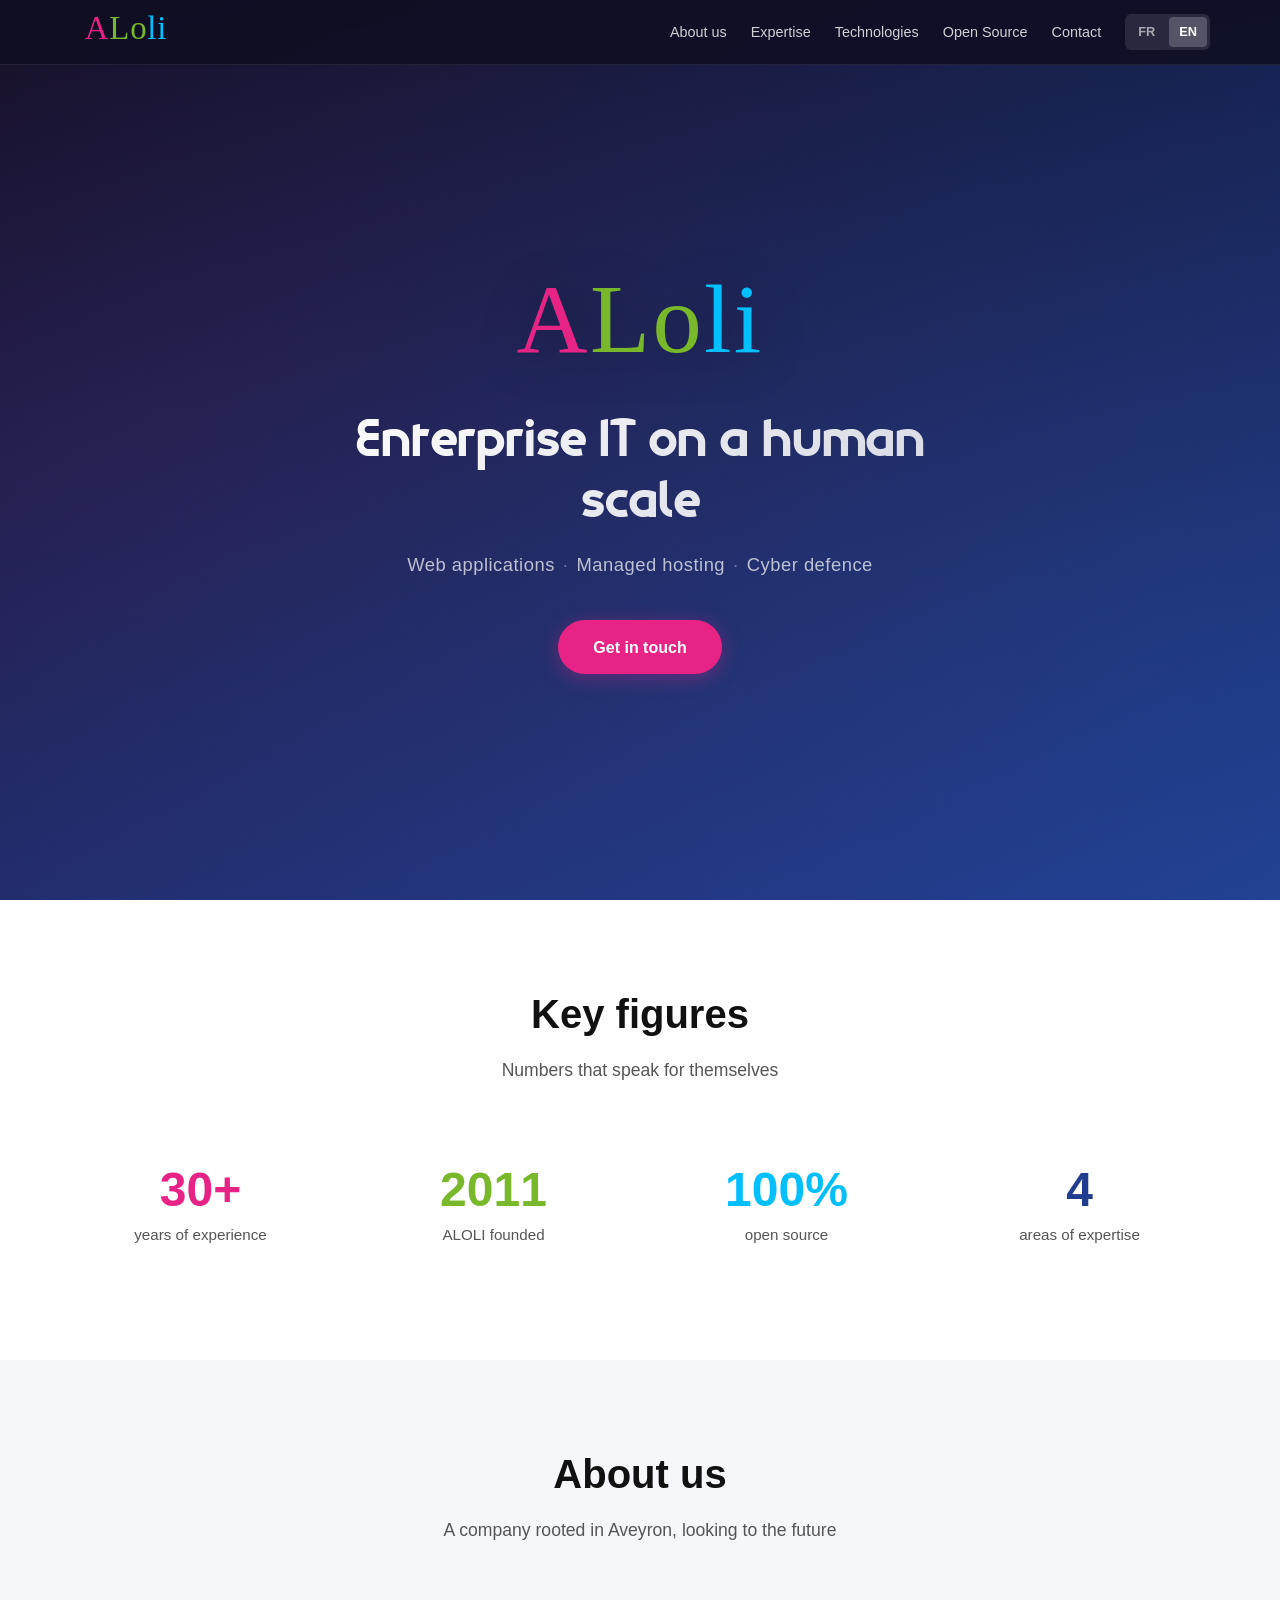
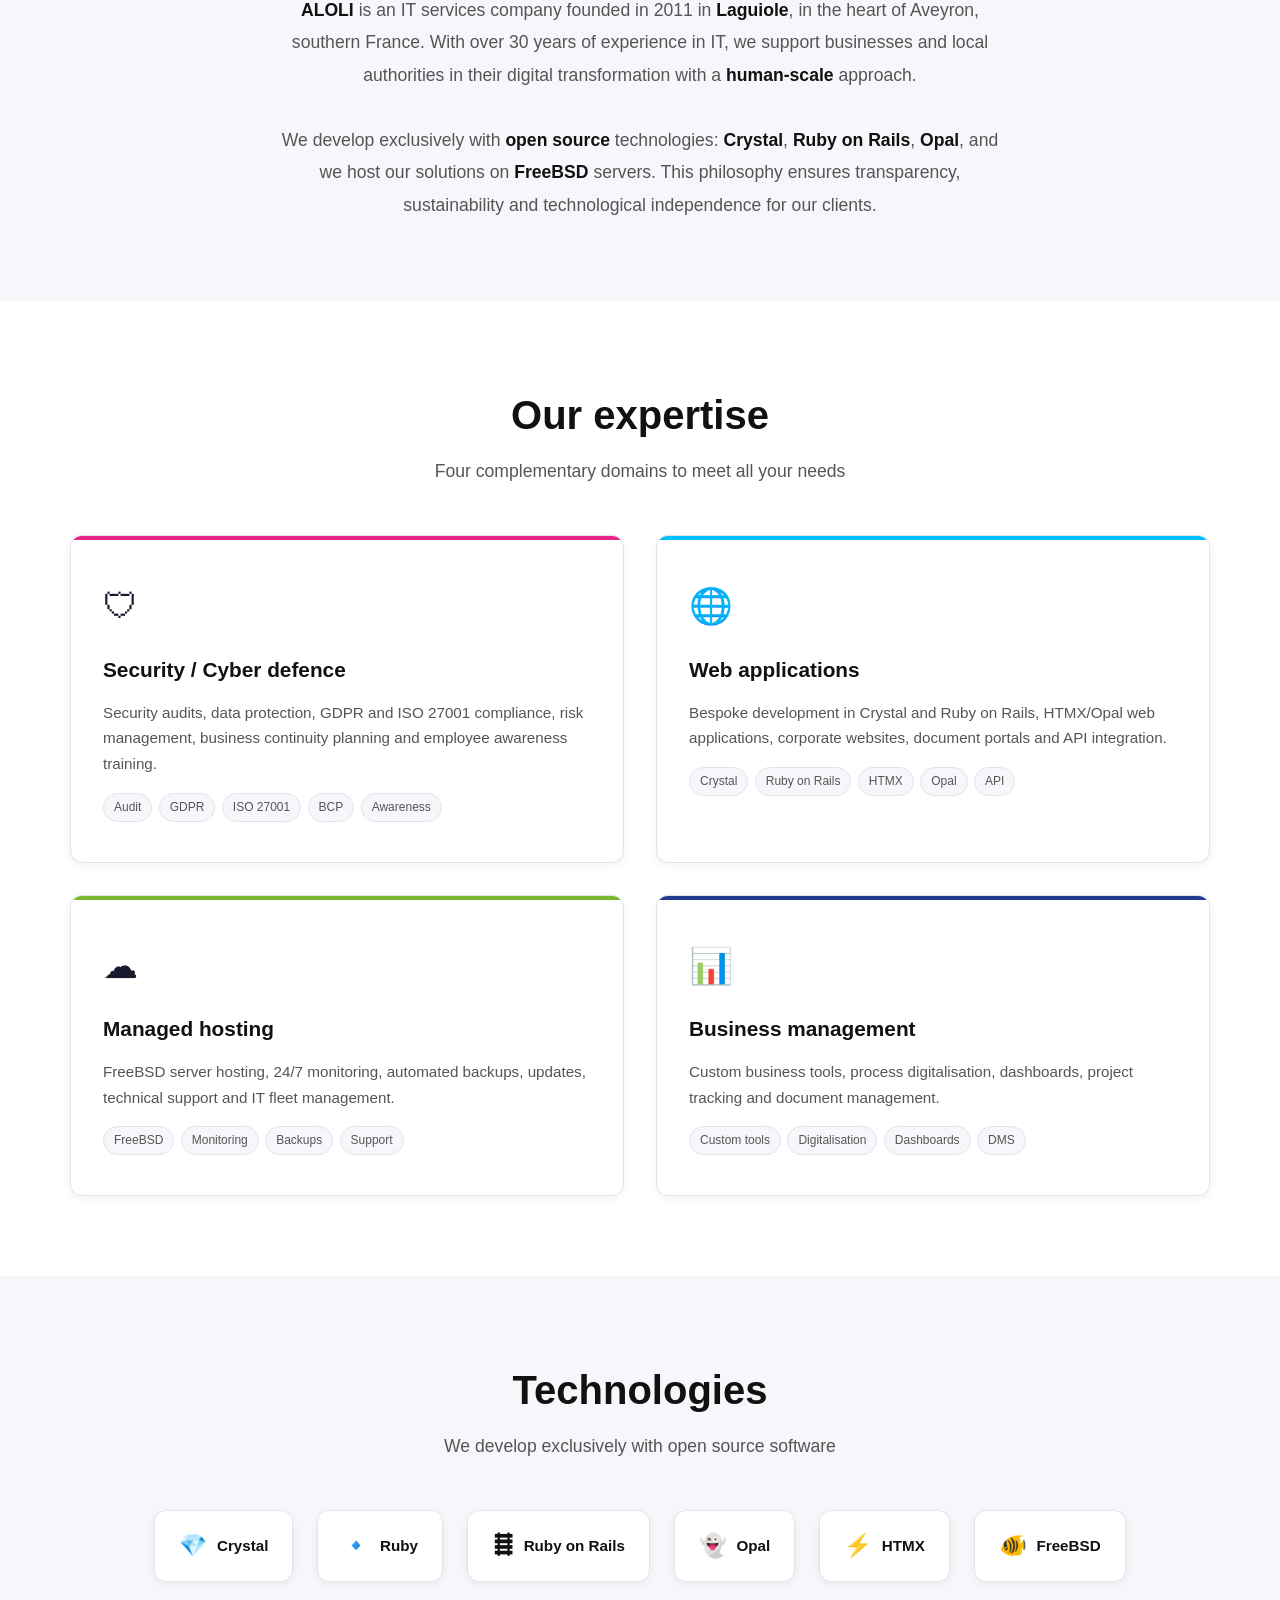
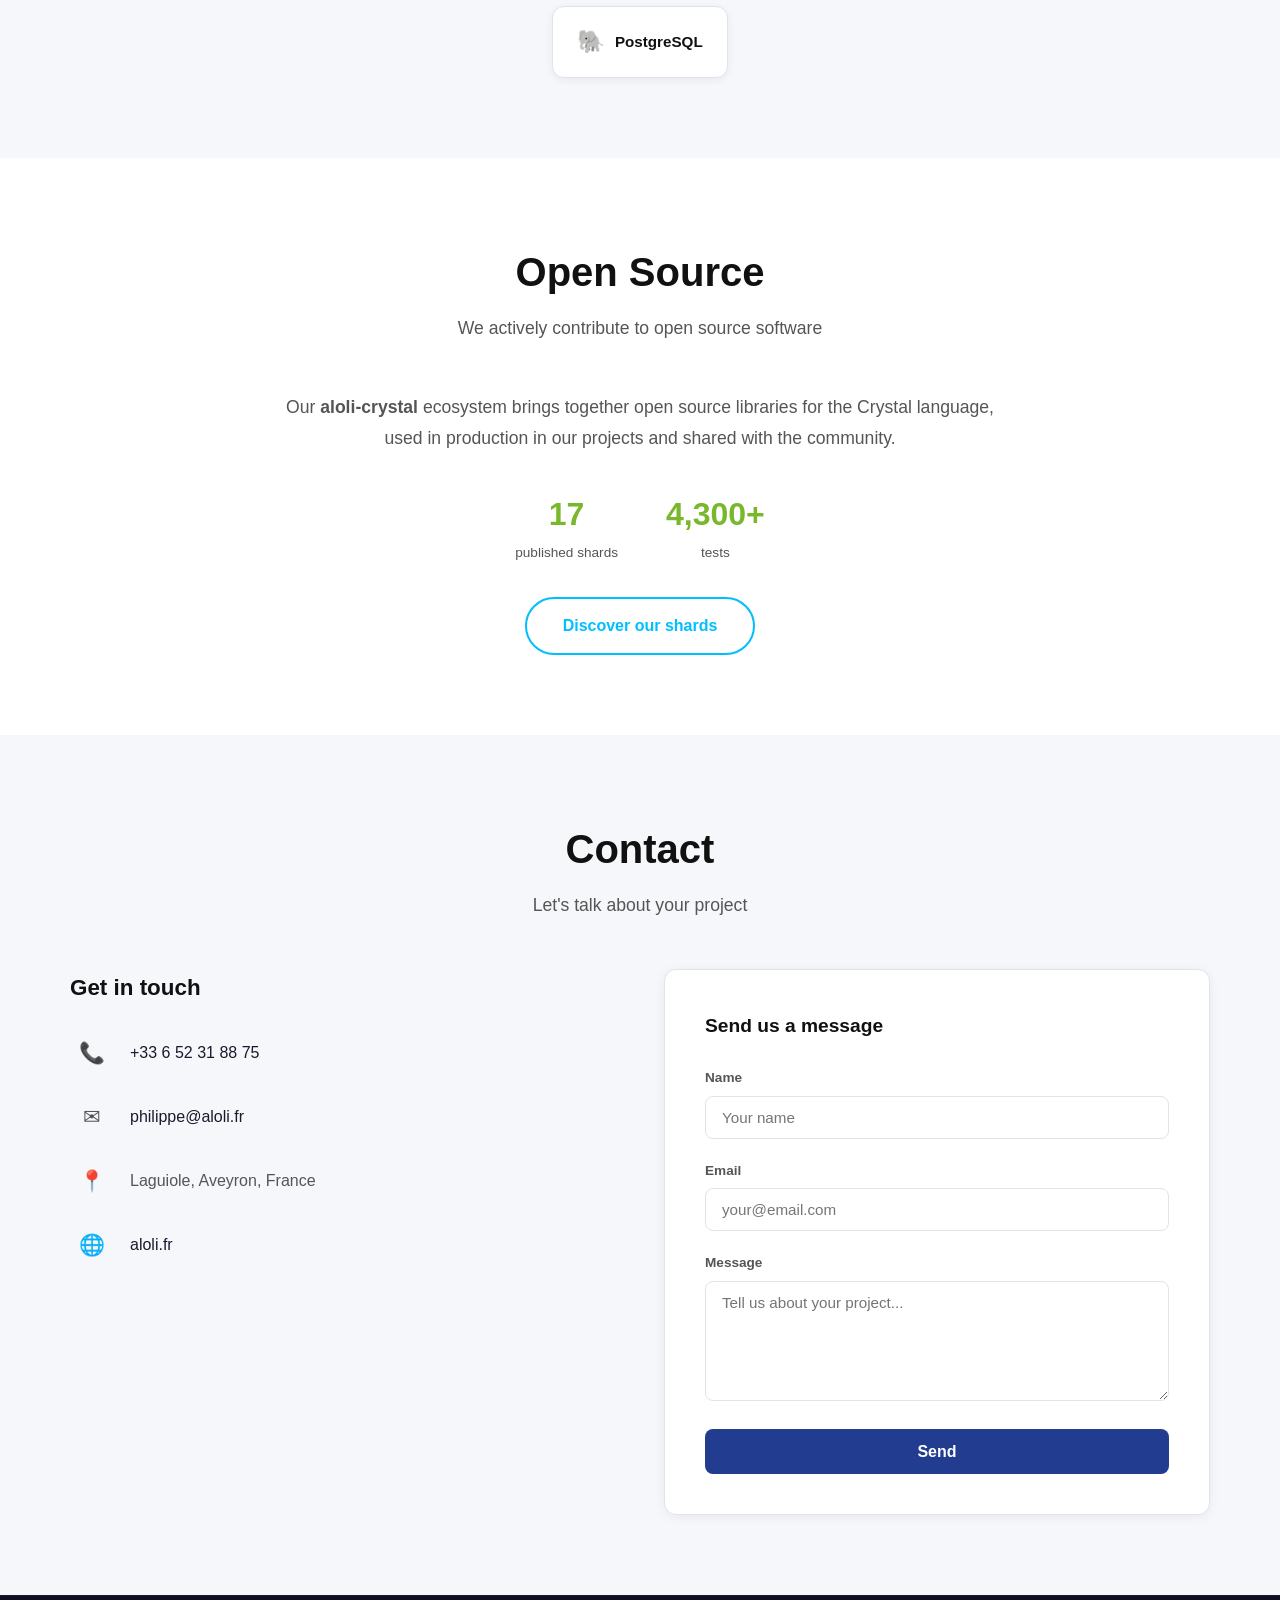
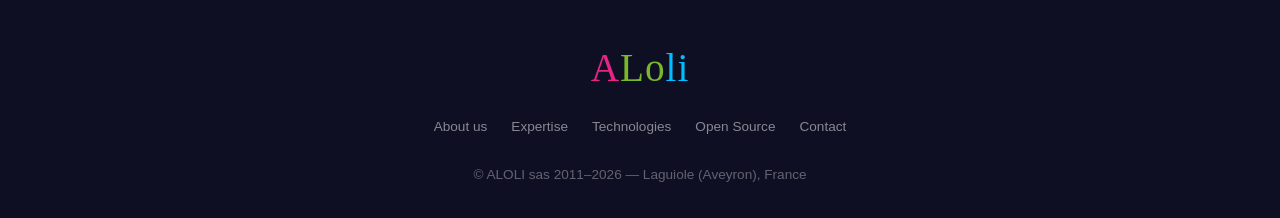
==== en/index.html @ df38c013 "Initial commit: ALOLI corporate website Modern single-page bilingual (FR/EN) static site with respon" ====
<!DOCTYPE html>
<html lang="en">
<head>
  <meta charset="UTF-8">
  <meta name="viewport" content="width=device-width, initial-scale=1.0">
  <title>ALOLI — Enterprise IT on a human scale</title>
  <meta name="description" content="ALOLI, IT services company in Laguiole (Aveyron), France. Crystal &amp; Ruby web applications, FreeBSD managed hosting, cyber defence. 30+ years of experience.">
  <meta name="author" content="ALOLI sas">
  <meta property="og:title" content="ALOLI — Enterprise IT on a human scale">
  <meta property="og:description" content="Web applications · Managed hosting · Cyber defence — Laguiole, Aveyron, France">
  <meta property="og:type" content="website">
  <meta property="og:url" content="https://aloli.fr/en/">
  <link rel="alternate" hreflang="fr" href="https://aloli.fr/">
  <link rel="alternate" hreflang="en" href="https://aloli.fr/en/">
  <link rel="canonical" href="https://aloli.fr/en/">
  <link rel="stylesheet" href="../css/style.css">
</head>
<body>

<!-- ====== Header ====== -->
<header class="site-header">
  <nav class="nav container">
    <a href="#hero">
      <img src="../images/aloli-logo.svg" alt="ALOLI" class="nav-logo">
    </a>
    <button class="nav-toggle" aria-label="Menu" onclick="document.querySelector('.nav-links').classList.toggle('open')">
      <span></span><span></span><span></span>
    </button>
    <ul class="nav-links">
      <li><a href="#about">About us</a></li>
      <li><a href="#expertises">Expertise</a></li>
      <li><a href="#technologies">Technologies</a></li>
      <li><a href="#opensource">Open Source</a></li>
      <li><a href="#contact">Contact</a></li>
      <li>
        <div class="lang-switch">
          <a href="/">FR</a>
          <a href="/en/" class="active">EN</a>
        </div>
      </li>
    </ul>
  </nav>
</header>

<!-- ====== Hero ====== -->
<section id="hero" class="hero">
  <div class="hero-content">
    <img src="../images/aloli-logo.svg" alt="ALOLI" class="hero-logo">
    <h1 class="hero-tagline">Enterprise IT on a human scale</h1>
    <p class="hero-sub">Web applications<span>·</span>Managed hosting<span>·</span>Cyber defence</p>
    <a href="#contact" class="btn btn--primary">Get in touch</a>
  </div>
</section>

<!-- ====== Key figures ====== -->
<section class="section">
  <div class="container fade-in">
    <h2 class="section-title">Key figures</h2>
    <p class="section-subtitle">Numbers that speak for themselves</p>
    <div class="stats-grid">
      <div class="stat-item">
        <div class="stat-number stat-number--magenta">30+</div>
        <div class="stat-label">years of experience</div>
      </div>
      <div class="stat-item">
        <div class="stat-number stat-number--green">2011</div>
        <div class="stat-label">ALOLI founded</div>
      </div>
      <div class="stat-item">
        <div class="stat-number stat-number--cyan">100%</div>
        <div class="stat-label">open source</div>
      </div>
      <div class="stat-item">
        <div class="stat-number stat-number--primary">4</div>
        <div class="stat-label">areas of expertise</div>
      </div>
    </div>
  </div>
</section>

<!-- ====== About us ====== -->
<section id="about" class="section section--alt">
  <div class="container fade-in">
    <h2 class="section-title">About us</h2>
    <p class="section-subtitle">A company rooted in Aveyron, looking to the future</p>
    <div class="about-content">
      <p>
        <strong>ALOLI</strong> is an IT services company founded in 2011 in
        <strong>Laguiole</strong>, in the heart of Aveyron, southern France. With over
        30 years of experience in IT, we support businesses and local authorities
        in their digital transformation with a <strong>human-scale</strong> approach.
      </p>
      <br>
      <p>
        We develop exclusively with <strong>open source</strong> technologies:
        <strong>Crystal</strong>, <strong>Ruby on Rails</strong>, <strong>Opal</strong>, and we
        host our solutions on <strong>FreeBSD</strong> servers. This philosophy ensures
        transparency, sustainability and technological independence for our clients.
      </p>
    </div>
  </div>
</section>

<!-- ====== Our expertise ====== -->
<section id="expertises" class="section">
  <div class="container fade-in">
    <h2 class="section-title">Our expertise</h2>
    <p class="section-subtitle">Four complementary domains to meet all your needs</p>
    <div class="expertise-grid">

      <div class="expertise-card expertise-card--security">
        <span class="expertise-icon">&#x1F6E1;</span>
        <h3>Security / Cyber defence</h3>
        <p>Security audits, data protection, GDPR and ISO 27001 compliance, risk management, business continuity planning and employee awareness training.</p>
        <div class="expertise-tags">
          <span>Audit</span>
          <span>GDPR</span>
          <span>ISO 27001</span>
          <span>BCP</span>
          <span>Awareness</span>
        </div>
      </div>

      <div class="expertise-card expertise-card--web">
        <span class="expertise-icon">&#x1F310;</span>
        <h3>Web applications</h3>
        <p>Bespoke development in Crystal and Ruby on Rails, HTMX/Opal web applications, corporate websites, document portals and API integration.</p>
        <div class="expertise-tags">
          <span>Crystal</span>
          <span>Ruby on Rails</span>
          <span>HTMX</span>
          <span>Opal</span>
          <span>API</span>
        </div>
      </div>

      <div class="expertise-card expertise-card--hosting">
        <span class="expertise-icon">&#x2601;</span>
        <h3>Managed hosting</h3>
        <p>FreeBSD server hosting, 24/7 monitoring, automated backups, updates, technical support and IT fleet management.</p>
        <div class="expertise-tags">
          <span>FreeBSD</span>
          <span>Monitoring</span>
          <span>Backups</span>
          <span>Support</span>
        </div>
      </div>

      <div class="expertise-card expertise-card--management">
        <span class="expertise-icon">&#x1F4CA;</span>
        <h3>Business management</h3>
        <p>Custom business tools, process digitalisation, dashboards, project tracking and document management.</p>
        <div class="expertise-tags">
          <span>Custom tools</span>
          <span>Digitalisation</span>
          <span>Dashboards</span>
          <span>DMS</span>
        </div>
      </div>

    </div>
  </div>
</section>

<!-- ====== Technologies ====== -->
<section id="technologies" class="section section--alt">
  <div class="container fade-in">
    <h2 class="section-title">Technologies</h2>
    <p class="section-subtitle">We develop exclusively with open source software</p>
    <div class="tech-grid">
      <div class="tech-badge"><span class="tech-badge-icon">&#x1F48E;</span> Crystal</div>
      <div class="tech-badge"><span class="tech-badge-icon">&#x1F539;</span> Ruby</div>
      <div class="tech-badge"><span class="tech-badge-icon">&#x1F6E4;</span> Ruby on Rails</div>
      <div class="tech-badge"><span class="tech-badge-icon">&#x1F47B;</span> Opal</div>
      <div class="tech-badge"><span class="tech-badge-icon">&#x26A1;</span> HTMX</div>
      <div class="tech-badge"><span class="tech-badge-icon">&#x1F420;</span> FreeBSD</div>
      <div class="tech-badge"><span class="tech-badge-icon">&#x1F418;</span> PostgreSQL</div>
    </div>
  </div>
</section>

<!-- ====== Open Source ====== -->
<section id="opensource" class="section">
  <div class="container fade-in">
    <h2 class="section-title">Open Source</h2>
    <p class="section-subtitle">We actively contribute to open source software</p>
    <div class="opensource-content">
      <p>
        Our <strong>aloli-crystal</strong> ecosystem brings together open source libraries
        for the Crystal language, used in production in our projects and shared with the community.
      </p>
      <div class="opensource-stats">
        <div class="opensource-stat">
          <div class="opensource-stat-number">17</div>
          <div class="opensource-stat-label">published shards</div>
        </div>
        <div class="opensource-stat">
          <div class="opensource-stat-number">4,300+</div>
          <div class="opensource-stat-label">tests</div>
        </div>
      </div>
      <a href="https://aloli-crystal.github.io/docs/" class="btn btn--outline" target="_blank" rel="noopener">
        Discover our shards
      </a>
    </div>
  </div>
</section>

<!-- ====== Contact ====== -->
<section id="contact" class="section section--alt">
  <div class="container fade-in">
    <h2 class="section-title">Contact</h2>
    <p class="section-subtitle">Let's talk about your project</p>
    <div class="contact-grid">

      <div class="contact-info">
        <h3>Get in touch</h3>
        <div class="contact-item">
          <div class="contact-item-icon">&#x1F4DE;</div>
          <div><a href="tel:+33652318875">+33 6 52 31 88 75</a></div>
        </div>
        <div class="contact-item">
          <div class="contact-item-icon">&#x2709;</div>
          <div><a href="mailto:philippe@aloli.fr">philippe@aloli.fr</a></div>
        </div>
        <div class="contact-item">
          <div class="contact-item-icon">&#x1F4CD;</div>
          <div>Laguiole, Aveyron, France</div>
        </div>
        <div class="contact-item">
          <div class="contact-item-icon">&#x1F310;</div>
          <div><a href="https://aloli.fr">aloli.fr</a></div>
        </div>
      </div>

      <form class="contact-form" action="#" method="post">
        <h3>Send us a message</h3>
        <div class="form-group">
          <label for="name">Name</label>
          <input type="text" id="name" name="name" required placeholder="Your name">
        </div>
        <div class="form-group">
          <label for="email">Email</label>
          <input type="email" id="email" name="email" required placeholder="your@email.com">
        </div>
        <div class="form-group">
          <label for="message">Message</label>
          <textarea id="message" name="message" required placeholder="Tell us about your project..."></textarea>
        </div>
        <button type="submit" class="btn--submit">Send</button>
      </form>

    </div>
  </div>
</section>

<!-- ====== Footer ====== -->
<footer class="site-footer">
  <div class="container">
    <img src="../images/aloli-logo.svg" alt="ALOLI" class="footer-logo">
    <ul class="footer-links">
      <li><a href="#about">About us</a></li>
      <li><a href="#expertises">Expertise</a></li>
      <li><a href="#technologies">Technologies</a></li>
      <li><a href="#opensource">Open Source</a></li>
      <li><a href="#contact">Contact</a></li>
    </ul>
    <p class="footer-copy">&copy; ALOLI sas 2011–2026 — Laguiole (Aveyron), France</p>
  </div>
</footer>

<!-- Scroll animation (minimal JS, no framework) -->
<script>
  document.addEventListener('DOMContentLoaded', function () {
    var els = document.querySelectorAll('.fade-in');
    if ('IntersectionObserver' in window) {
      var observer = new IntersectionObserver(function (entries) {
        entries.forEach(function (e) {
          if (e.isIntersecting) {
            e.target.classList.add('visible');
            observer.unobserve(e.target);
          }
        });
      }, { threshold: 0.15 });
      els.forEach(function (el) { observer.observe(el); });
    } else {
      els.forEach(function (el) { el.classList.add('visible'); });
    }
  });
</script>

</body>
</html>
---- css/style.css ----
/* ==========================================================================
   ALOLI Corporate Website — style.css
   Pure CSS, responsive, dark-mode ready
   ========================================================================== */

/* --- Fonts ---------------------------------------------------------------- */
@font-face {
  font-family: 'Explora';
  src: url('../fonts/explora.ttf') format('truetype');
  font-weight: normal;
  font-style: normal;
  font-display: swap;
}

/* --- Custom properties ---------------------------------------------------- */
:root {
  --primary: #223C90;
  --accent-magenta: #E72486;
  --accent-green: #78B82A;
  --accent-cyan: #00BFFF;

  --bg: #ffffff;
  --bg-alt: #f5f7fa;
  --bg-card: #ffffff;
  --text: #1a1a2e;
  --text-muted: #555;
  --text-heading: #111;
  --border: #e0e4ea;
  --shadow: rgba(0, 0, 0, 0.06);
  --shadow-hover: rgba(0, 0, 0, 0.12);

  --hero-from: #0f0f23;
  --hero-via: #162050;
  --hero-to: #223C90;

  --font-body: -apple-system, BlinkMacSystemFont, 'Segoe UI', Roboto, Helvetica, Arial, sans-serif;
  --font-display: 'Explora', cursive;

  --max-w: 1140px;
  --radius: 12px;
  --transition: 0.3s ease;
}

@media (prefers-color-scheme: dark) {
  :root {
    --bg: #0f0f23;
    --bg-alt: #161633;
    --bg-card: #1a1a3e;
    --text: #e0e0e0;
    --text-muted: #a0a0b8;
    --text-heading: #f0f0f0;
    --border: #2a2a50;
    --shadow: rgba(0, 0, 0, 0.3);
    --shadow-hover: rgba(0, 0, 0, 0.5);
  }
}

/* --- Reset & base --------------------------------------------------------- */
*, *::before, *::after { box-sizing: border-box; margin: 0; padding: 0; }

html {
  scroll-behavior: smooth;
  font-size: 16px;
}

body {
  font-family: var(--font-body);
  color: var(--text);
  background: var(--bg);
  line-height: 1.7;
  -webkit-font-smoothing: antialiased;
}

a { color: var(--accent-cyan); text-decoration: none; transition: color var(--transition); }
a:hover { color: var(--accent-magenta); }

img, svg { max-width: 100%; height: auto; }

/* --- Utility -------------------------------------------------------------- */
.container { width: 90%; max-width: var(--max-w); margin: 0 auto; }

.section {
  padding: 5rem 0;
}

.section--alt {
  background: var(--bg-alt);
}

.section-title {
  font-size: clamp(1.8rem, 4vw, 2.5rem);
  font-weight: 700;
  color: var(--text-heading);
  text-align: center;
  margin-bottom: 0.5rem;
}

.section-subtitle {
  text-align: center;
  color: var(--text-muted);
  font-size: 1.1rem;
  margin-bottom: 3rem;
  max-width: 640px;
  margin-left: auto;
  margin-right: auto;
}

/* --- Header / Nav --------------------------------------------------------- */
.site-header {
  position: fixed;
  top: 0;
  left: 0;
  right: 0;
  z-index: 100;
  background: rgba(15, 15, 35, 0.85);
  backdrop-filter: blur(12px);
  -webkit-backdrop-filter: blur(12px);
  border-bottom: 1px solid rgba(255, 255, 255, 0.08);
}

.nav {
  display: flex;
  align-items: center;
  justify-content: space-between;
  height: 64px;
}

.nav-logo {
  height: 40px;
  width: auto;
}

.nav-links {
  display: flex;
  align-items: center;
  gap: 1.5rem;
  list-style: none;
}

.nav-links a {
  color: rgba(255, 255, 255, 0.8);
  font-size: 0.9rem;
  font-weight: 500;
  transition: color var(--transition);
}

.nav-links a:hover { color: #fff; }

.lang-switch {
  display: inline-flex;
  gap: 0.25rem;
  background: rgba(255, 255, 255, 0.1);
  border-radius: 6px;
  padding: 3px;
}

.lang-switch a {
  padding: 4px 10px;
  border-radius: 4px;
  font-size: 0.8rem;
  font-weight: 600;
  color: rgba(255, 255, 255, 0.6);
}

.lang-switch a.active {
  background: rgba(255, 255, 255, 0.2);
  color: #fff;
}

/* Mobile nav toggle */
.nav-toggle {
  display: none;
  background: none;
  border: none;
  cursor: pointer;
  padding: 8px;
}

.nav-toggle span {
  display: block;
  width: 24px;
  height: 2px;
  background: #fff;
  margin: 5px 0;
  transition: var(--transition);
}

/* --- Hero ----------------------------------------------------------------- */
.hero {
  min-height: 100vh;
  display: flex;
  align-items: center;
  justify-content: center;
  text-align: center;
  background: linear-gradient(160deg, var(--hero-from) 0%, var(--hero-via) 40%, var(--hero-to) 100%);
  color: #fff;
  padding: 6rem 1rem 4rem;
  position: relative;
  overflow: hidden;
}

.hero::before {
  content: '';
  position: absolute;
  top: -50%;
  left: -50%;
  width: 200%;
  height: 200%;
  background: radial-gradient(ellipse at 30% 50%, rgba(231, 36, 134, 0.08) 0%, transparent 60%),
              radial-gradient(ellipse at 70% 60%, rgba(0, 191, 255, 0.06) 0%, transparent 60%);
  animation: heroGlow 12s ease-in-out infinite alternate;
}

@keyframes heroGlow {
  0% { transform: translate(0, 0) scale(1); }
  100% { transform: translate(2%, -2%) scale(1.05); }
}

.hero-content {
  position: relative;
  z-index: 1;
  max-width: 700px;
}

.hero-logo {
  height: 120px;
  width: auto;
  margin-bottom: 1.5rem;
  filter: drop-shadow(0 4px 24px rgba(0, 0, 0, 0.3));
}

.hero-tagline {
  font-family: var(--font-display);
  font-size: clamp(2rem, 5vw, 3.2rem);
  line-height: 1.2;
  margin-bottom: 1rem;
  background: linear-gradient(135deg, #fff 0%, rgba(255, 255, 255, 0.8) 100%);
  -webkit-background-clip: text;
  -webkit-text-fill-color: transparent;
  background-clip: text;
}

.hero-sub {
  font-size: 1.15rem;
  color: rgba(255, 255, 255, 0.7);
  margin-bottom: 2.5rem;
  letter-spacing: 0.5px;
}

.hero-sub span {
  margin: 0 0.5rem;
  color: rgba(255, 255, 255, 0.35);
}

.btn {
  display: inline-block;
  padding: 0.85rem 2.2rem;
  border-radius: 50px;
  font-weight: 600;
  font-size: 1rem;
  transition: all var(--transition);
  cursor: pointer;
  border: none;
}

.btn--primary {
  background: var(--accent-magenta);
  color: #fff;
  box-shadow: 0 4px 20px rgba(231, 36, 134, 0.35);
}

.btn--primary:hover {
  background: #c91e72;
  color: #fff;
  transform: translateY(-2px);
  box-shadow: 0 6px 28px rgba(231, 36, 134, 0.45);
}

/* --- Chiffres clés -------------------------------------------------------- */
.stats-grid {
  display: grid;
  grid-template-columns: repeat(4, 1fr);
  gap: 2rem;
  text-align: center;
}

.stat-item {
  padding: 2rem 1rem;
}

.stat-number {
  font-size: clamp(2.2rem, 5vw, 3rem);
  font-weight: 800;
  line-height: 1;
  margin-bottom: 0.5rem;
}

.stat-number--magenta { color: var(--accent-magenta); }
.stat-number--green   { color: var(--accent-green); }
.stat-number--cyan    { color: var(--accent-cyan); }
.stat-number--primary { color: var(--primary); }

@media (prefers-color-scheme: dark) {
  .stat-number--primary { color: #5b7de8; }
}

.stat-label {
  font-size: 0.95rem;
  color: var(--text-muted);
}

/* --- About ---------------------------------------------------------------- */
.about-content {
  max-width: 740px;
  margin: 0 auto;
  text-align: center;
  font-size: 1.1rem;
  color: var(--text-muted);
  line-height: 1.85;
}

.about-content strong {
  color: var(--text-heading);
}

/* --- Expertises ----------------------------------------------------------- */
.expertise-grid {
  display: grid;
  grid-template-columns: repeat(2, 1fr);
  gap: 2rem;
}

.expertise-card {
  background: var(--bg-card);
  border: 1px solid var(--border);
  border-radius: var(--radius);
  padding: 2.5rem 2rem;
  transition: all var(--transition);
  box-shadow: 0 2px 8px var(--shadow);
  position: relative;
  overflow: hidden;
}

.expertise-card::before {
  content: '';
  position: absolute;
  top: 0;
  left: 0;
  right: 0;
  height: 4px;
  border-radius: var(--radius) var(--radius) 0 0;
  transition: height var(--transition);
}

.expertise-card:hover {
  transform: translateY(-4px);
  box-shadow: 0 8px 30px var(--shadow-hover);
}

.expertise-card--security::before  { background: var(--accent-magenta); }
.expertise-card--web::before       { background: var(--accent-cyan); }
.expertise-card--hosting::before   { background: var(--accent-green); }
.expertise-card--management::before { background: var(--primary); }

@media (prefers-color-scheme: dark) {
  .expertise-card--management::before { background: #5b7de8; }
}

.expertise-icon {
  font-size: 2.2rem;
  margin-bottom: 1rem;
  display: block;
}

.expertise-card h3 {
  font-size: 1.3rem;
  font-weight: 700;
  color: var(--text-heading);
  margin-bottom: 0.75rem;
}

.expertise-card p {
  color: var(--text-muted);
  font-size: 0.95rem;
  line-height: 1.7;
}

.expertise-tags {
  display: flex;
  flex-wrap: wrap;
  gap: 0.4rem;
  margin-top: 1rem;
}

.expertise-tags span {
  font-size: 0.75rem;
  padding: 3px 10px;
  border-radius: 20px;
  background: var(--bg-alt);
  color: var(--text-muted);
  border: 1px solid var(--border);
}

/* --- Technologies --------------------------------------------------------- */
.tech-intro {
  text-align: center;
  font-size: 1.1rem;
  color: var(--text-muted);
  margin-bottom: 2.5rem;
}

.tech-grid {
  display: flex;
  flex-wrap: wrap;
  justify-content: center;
  gap: 1.5rem;
}

.tech-badge {
  display: flex;
  align-items: center;
  gap: 0.6rem;
  background: var(--bg-card);
  border: 1px solid var(--border);
  border-radius: var(--radius);
  padding: 1rem 1.5rem;
  font-weight: 600;
  font-size: 0.95rem;
  color: var(--text-heading);
  box-shadow: 0 2px 8px var(--shadow);
  transition: all var(--transition);
}

.tech-badge:hover {
  transform: translateY(-2px);
  box-shadow: 0 6px 20px var(--shadow-hover);
}

.tech-badge-icon {
  font-size: 1.4rem;
}

/* --- Open Source ---------------------------------------------------------- */
.opensource-content {
  max-width: 740px;
  margin: 0 auto;
  text-align: center;
}

.opensource-content p {
  font-size: 1.1rem;
  color: var(--text-muted);
  margin-bottom: 1.5rem;
  line-height: 1.8;
}

.opensource-stats {
  display: flex;
  justify-content: center;
  gap: 3rem;
  margin: 2rem 0;
}

.opensource-stat {
  text-align: center;
}

.opensource-stat-number {
  font-size: 2rem;
  font-weight: 800;
  color: var(--accent-green);
}

.opensource-stat-label {
  font-size: 0.85rem;
  color: var(--text-muted);
}

.btn--outline {
  background: transparent;
  color: var(--accent-cyan);
  border: 2px solid var(--accent-cyan);
}

.btn--outline:hover {
  background: var(--accent-cyan);
  color: #fff;
  transform: translateY(-2px);
}

/* --- Contact -------------------------------------------------------------- */
.contact-grid {
  display: grid;
  grid-template-columns: 1fr 1fr;
  gap: 3rem;
  align-items: start;
}

.contact-info h3 {
  font-size: 1.4rem;
  color: var(--text-heading);
  margin-bottom: 1.5rem;
}

.contact-item {
  display: flex;
  align-items: center;
  gap: 1rem;
  margin-bottom: 1.25rem;
  color: var(--text-muted);
}

.contact-item-icon {
  font-size: 1.3rem;
  width: 44px;
  height: 44px;
  display: flex;
  align-items: center;
  justify-content: center;
  background: var(--bg-alt);
  border-radius: 10px;
  flex-shrink: 0;
}

.contact-item a {
  color: var(--text);
  font-weight: 500;
}

.contact-item a:hover {
  color: var(--accent-cyan);
}

.contact-form {
  background: var(--bg-card);
  border: 1px solid var(--border);
  border-radius: var(--radius);
  padding: 2.5rem;
  box-shadow: 0 2px 12px var(--shadow);
}

.contact-form h3 {
  font-size: 1.2rem;
  color: var(--text-heading);
  margin-bottom: 1.5rem;
}

.form-group {
  margin-bottom: 1.25rem;
}

.form-group label {
  display: block;
  font-size: 0.85rem;
  font-weight: 600;
  color: var(--text-muted);
  margin-bottom: 0.4rem;
}

.form-group input,
.form-group textarea {
  width: 100%;
  padding: 0.75rem 1rem;
  border: 1px solid var(--border);
  border-radius: 8px;
  background: var(--bg);
  color: var(--text);
  font-family: var(--font-body);
  font-size: 0.95rem;
  transition: border-color var(--transition);
}

.form-group input:focus,
.form-group textarea:focus {
  outline: none;
  border-color: var(--accent-cyan);
  box-shadow: 0 0 0 3px rgba(0, 191, 255, 0.1);
}

.form-group textarea {
  resize: vertical;
  min-height: 120px;
}

.btn--submit {
  width: 100%;
  background: var(--primary);
  color: #fff;
  font-size: 1rem;
  padding: 0.85rem;
  border-radius: 8px;
  border: none;
  font-weight: 600;
  cursor: pointer;
  transition: all var(--transition);
}

.btn--submit:hover {
  background: #1a2f75;
  transform: translateY(-1px);
}

/* --- Footer --------------------------------------------------------------- */
.site-footer {
  background: var(--hero-from);
  color: rgba(255, 255, 255, 0.6);
  padding: 3rem 0 2rem;
  text-align: center;
  font-size: 0.85rem;
  border-top: 1px solid rgba(255, 255, 255, 0.05);
}

.footer-logo {
  height: 48px;
  margin-bottom: 1rem;
}

.footer-links {
  display: flex;
  justify-content: center;
  gap: 1.5rem;
  list-style: none;
  margin-bottom: 1.5rem;
  flex-wrap: wrap;
}

.footer-links a {
  color: rgba(255, 255, 255, 0.5);
  font-size: 0.85rem;
}

.footer-links a:hover { color: #fff; }

.footer-copy {
  color: rgba(255, 255, 255, 0.35);
  margin-top: 1rem;
}

/* --- Scroll animations ---------------------------------------------------- */
.fade-in {
  opacity: 0;
  transform: translateY(24px);
  transition: opacity 0.7s ease, transform 0.7s ease;
}

.fade-in.visible {
  opacity: 1;
  transform: translateY(0);
}

/* --- Responsive ----------------------------------------------------------- */
@media (max-width: 900px) {
  .expertise-grid {
    grid-template-columns: 1fr;
  }

  .contact-grid {
    grid-template-columns: 1fr;
  }

  .stats-grid {
    grid-template-columns: repeat(2, 1fr);
  }
}

@media (max-width: 640px) {
  .nav-links {
    display: none;
    position: absolute;
    top: 64px;
    left: 0;
    right: 0;
    background: rgba(15, 15, 35, 0.97);
    flex-direction: column;
    padding: 1rem;
    gap: 0;
    border-bottom: 1px solid rgba(255, 255, 255, 0.08);
  }

  .nav-links.open {
    display: flex;
  }

  .nav-links li {
    width: 100%;
  }

  .nav-links a {
    display: block;
    padding: 0.75rem 1rem;
    border-radius: 8px;
  }

  .nav-links a:hover {
    background: rgba(255, 255, 255, 0.05);
  }

  .nav-toggle {
    display: block;
  }

  .hero-tagline {
    font-size: clamp(1.6rem, 6vw, 2.4rem);
  }

  .hero-logo {
    height: 80px;
  }

  .stats-grid {
    grid-template-columns: repeat(2, 1fr);
    gap: 1rem;
  }

  .section {
    padding: 3.5rem 0;
  }

  .opensource-stats {
    gap: 1.5rem;
  }

  .contact-form {
    padding: 1.5rem;
  }
}

@media (max-width: 380px) {
  .stats-grid {
    grid-template-columns: 1fr;
  }
}
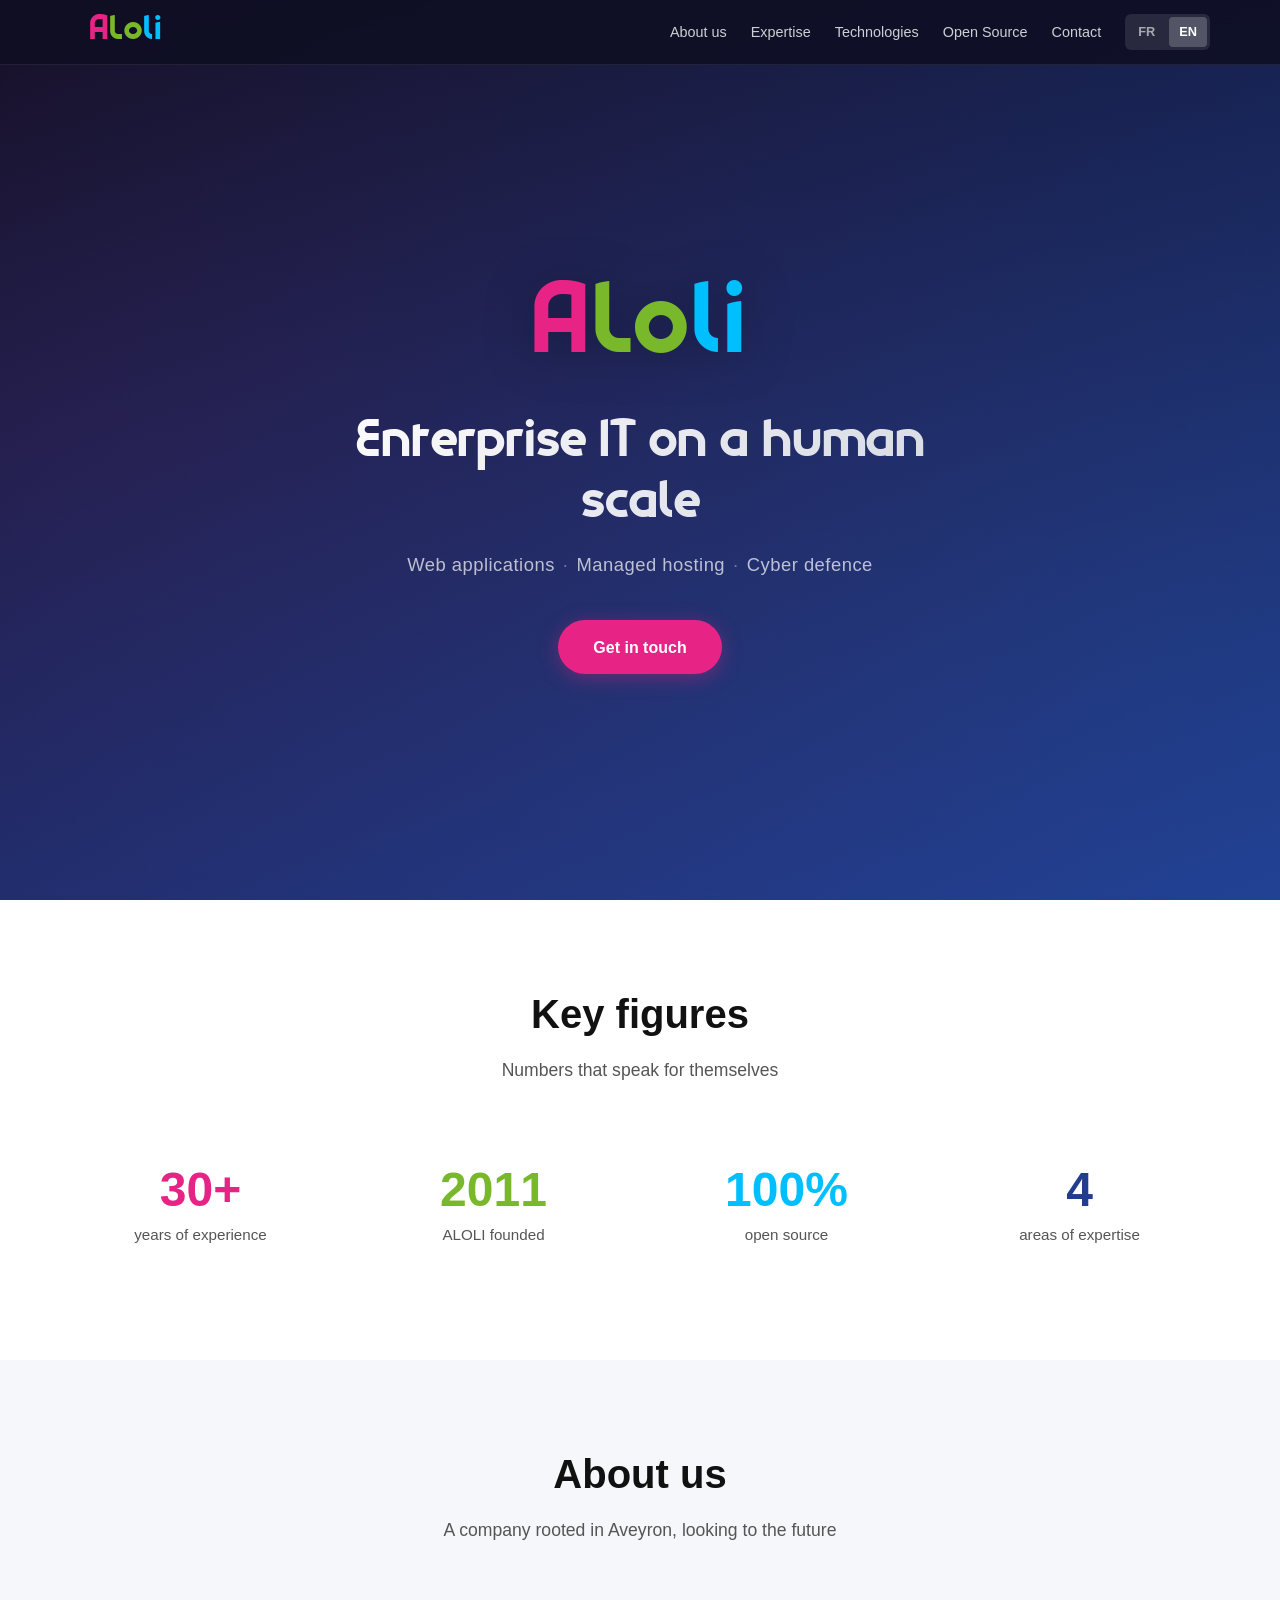
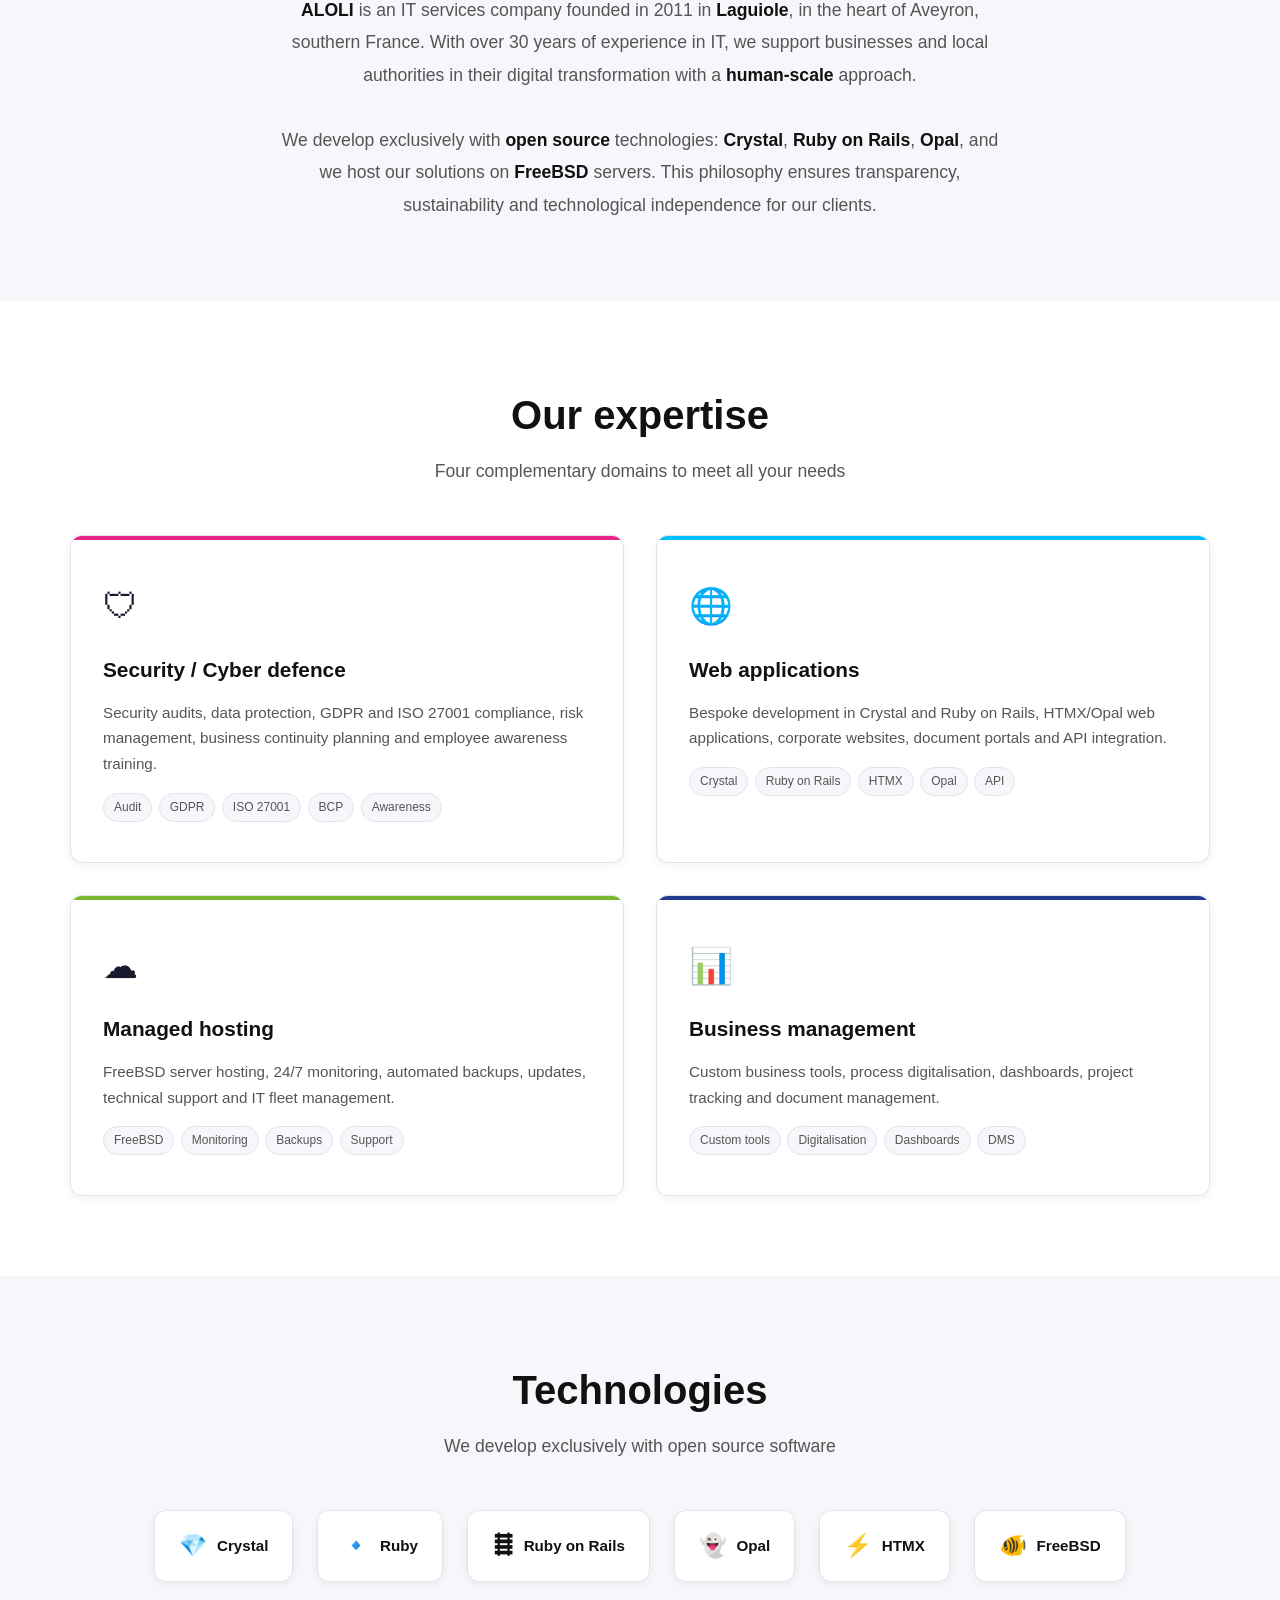
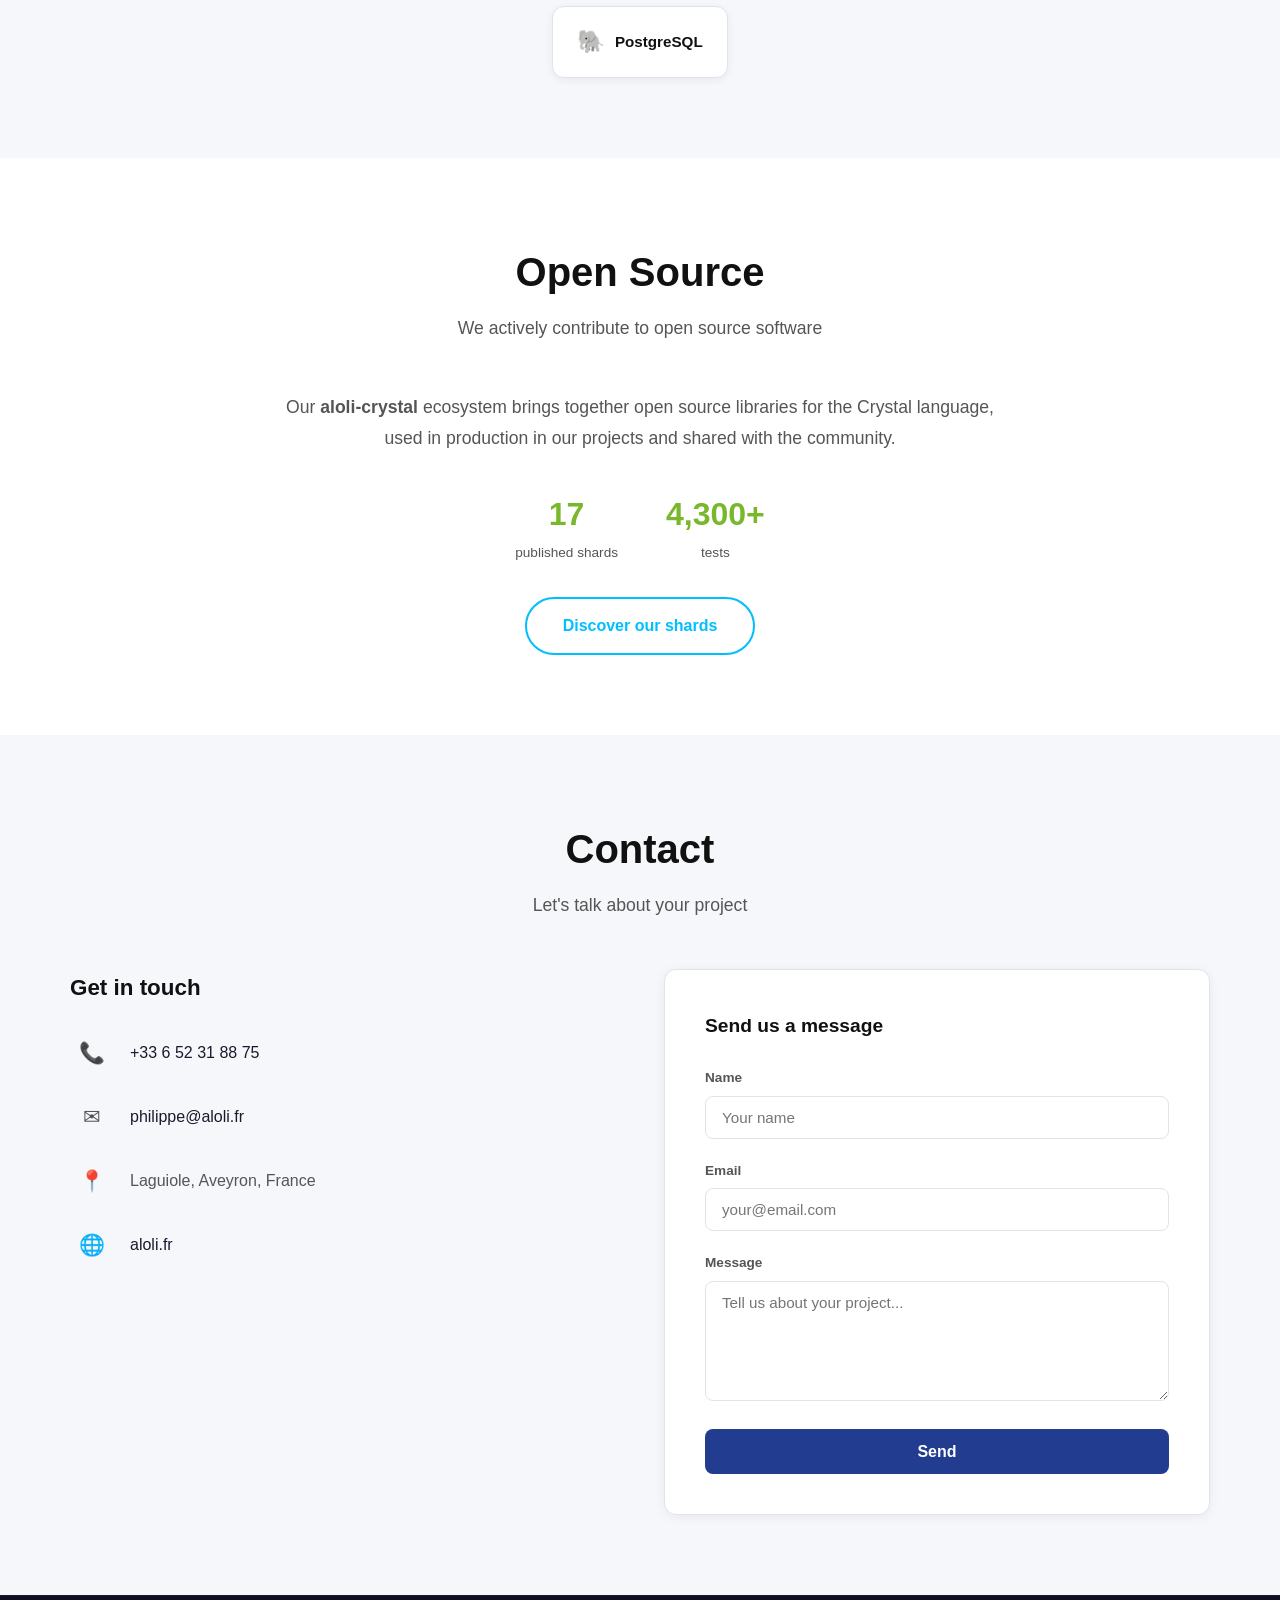
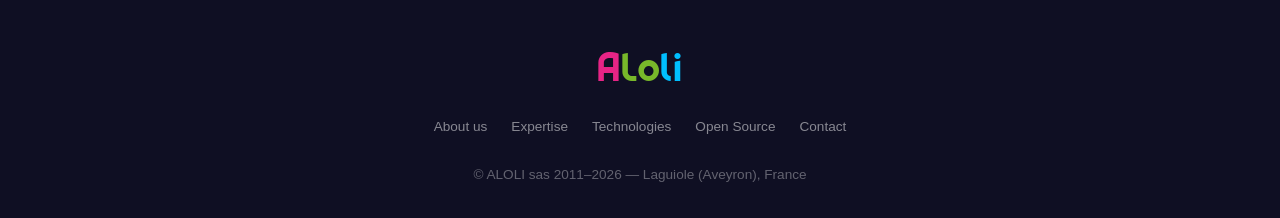
==== commit a7fef4ba: "Inliner le SVG logo dans le HTML pour propager la police Explora sur mobile" ====
--- a/en/index.html
+++ b/en/index.html
@@ -21,7 +21,7 @@
 <header class="site-header">
   <nav class="nav container">
     <a href="#hero">
-      <img src="../images/aloli-logo.svg" alt="ALOLI" class="nav-logo">
+      <svg xmlns="http://www.w3.org/2000/svg" viewBox="0 0 280 100" class="nav-logo" role="img" aria-label="ALOLI"><text x="140" y="78" text-anchor="middle" font-family="Explora, cursive" font-size="82" letter-spacing="2"><tspan fill="#E72486">A</tspan><tspan fill="#78B82A">Lo</tspan><tspan fill="#00BFFF">li</tspan></text></svg>
     </a>
     <button class="nav-toggle" aria-label="Menu" onclick="document.querySelector('.nav-links').classList.toggle('open')">
       <span></span><span></span><span></span>
@@ -45,7 +45,7 @@
 <!-- ====== Hero ====== -->
 <section id="hero" class="hero">
   <div class="hero-content">
-    <img src="../images/aloli-logo.svg" alt="ALOLI" class="hero-logo">
+    <svg xmlns="http://www.w3.org/2000/svg" viewBox="0 0 280 100" class="hero-logo" role="img" aria-label="ALOLI"><text x="140" y="78" text-anchor="middle" font-family="Explora, cursive" font-size="82" letter-spacing="2"><tspan fill="#E72486">A</tspan><tspan fill="#78B82A">Lo</tspan><tspan fill="#00BFFF">li</tspan></text></svg>
     <h1 class="hero-tagline">Enterprise IT on a human scale</h1>
     <p class="hero-sub">Web applications<span>·</span>Managed hosting<span>·</span>Cyber defence</p>
     <a href="#contact" class="btn btn--primary">Get in touch</a>
@@ -257,7 +257,7 @@
 <!-- ====== Footer ====== -->
 <footer class="site-footer">
   <div class="container">
-    <img src="../images/aloli-logo.svg" alt="ALOLI" class="footer-logo">
+    <svg xmlns="http://www.w3.org/2000/svg" viewBox="0 0 280 100" class="footer-logo" role="img" aria-label="ALOLI"><text x="140" y="78" text-anchor="middle" font-family="Explora, cursive" font-size="82" letter-spacing="2"><tspan fill="#E72486">A</tspan><tspan fill="#78B82A">Lo</tspan><tspan fill="#00BFFF">li</tspan></text></svg>
     <ul class="footer-links">
       <li><a href="#about">About us</a></li>
       <li><a href="#expertises">Expertise</a></li>
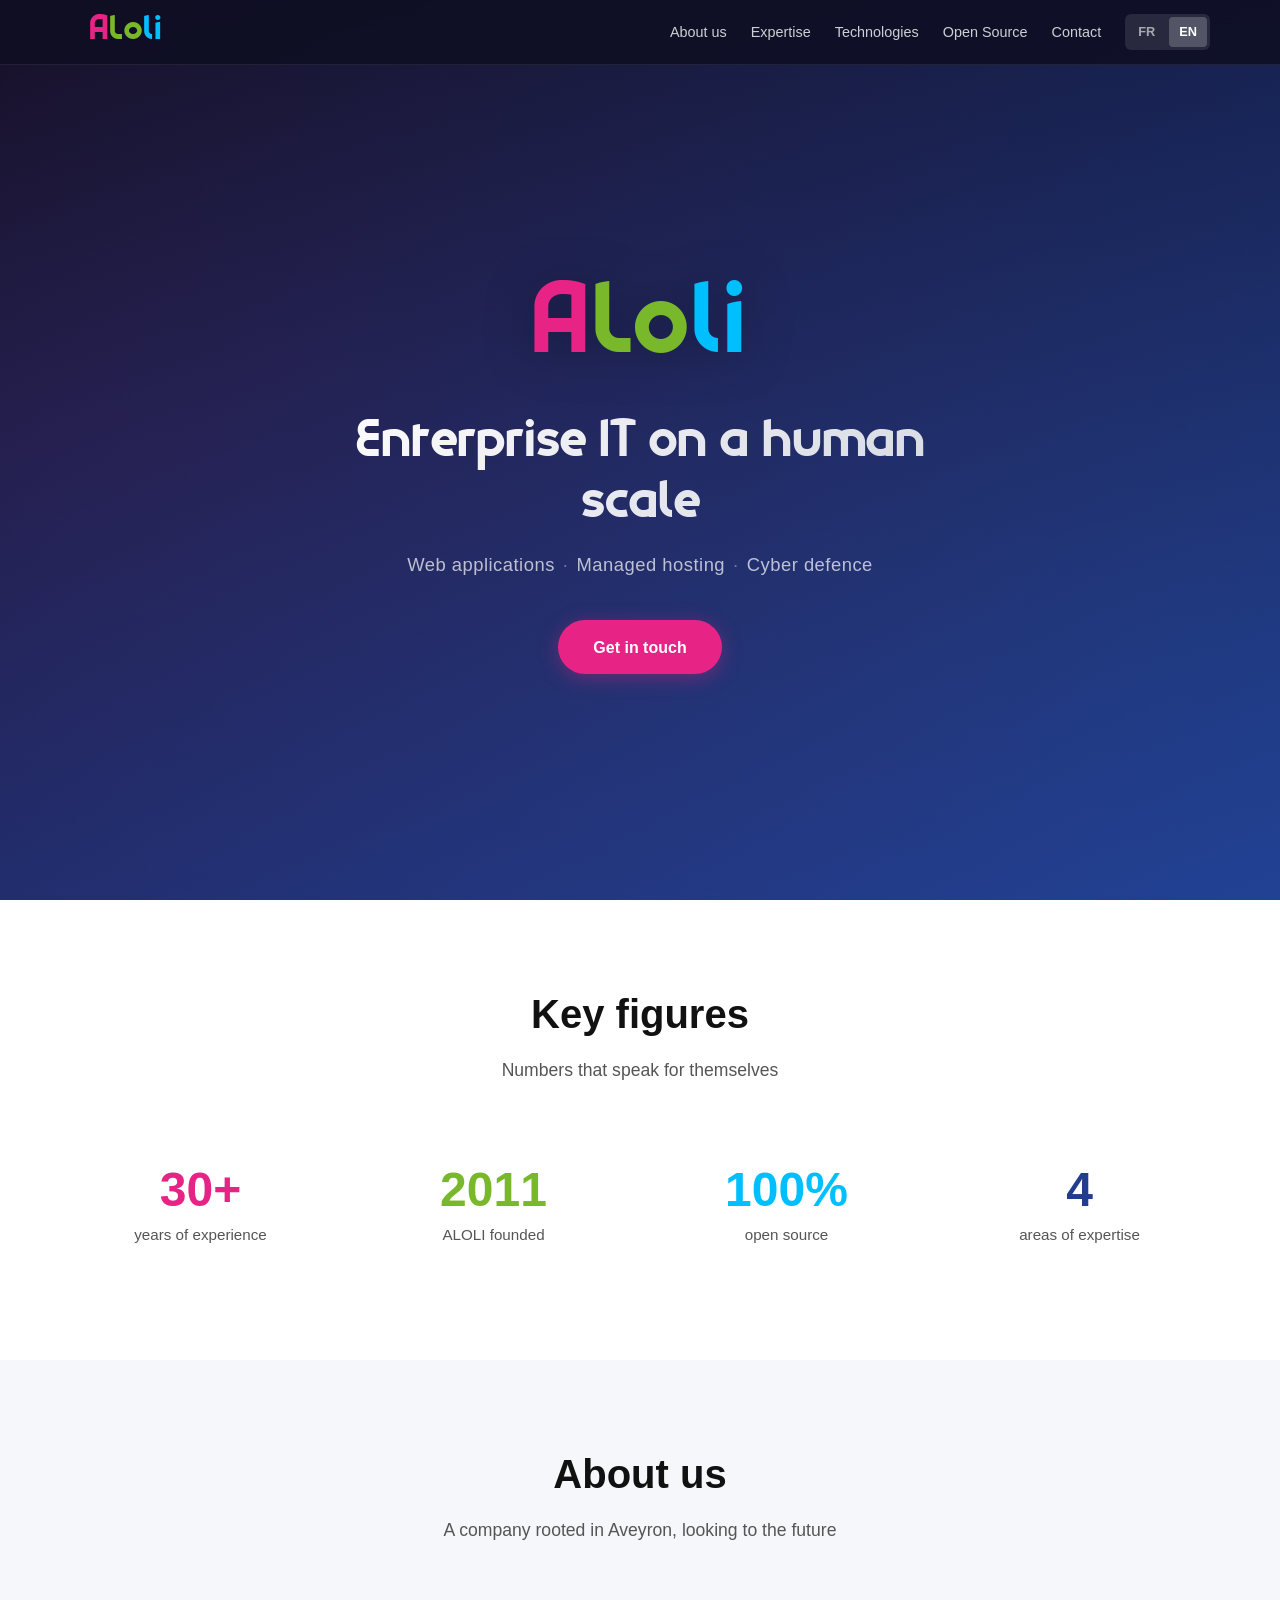
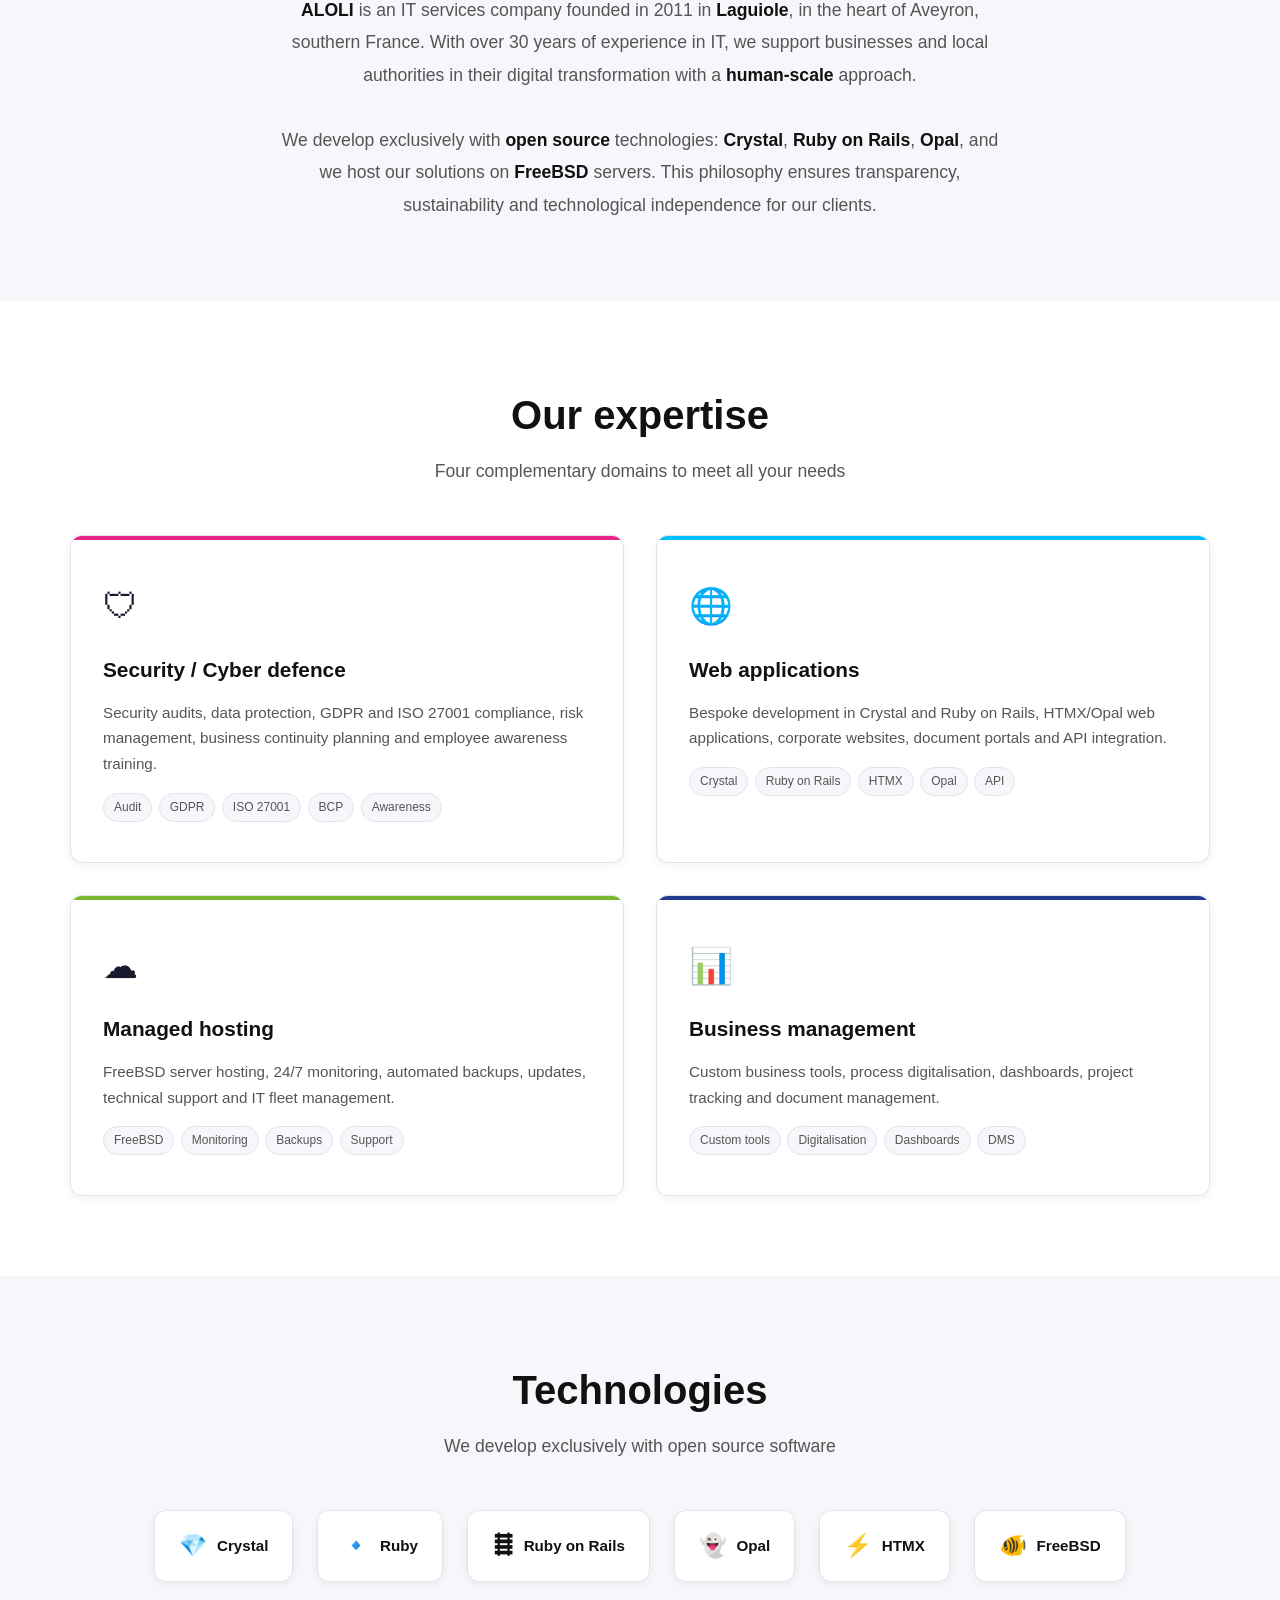
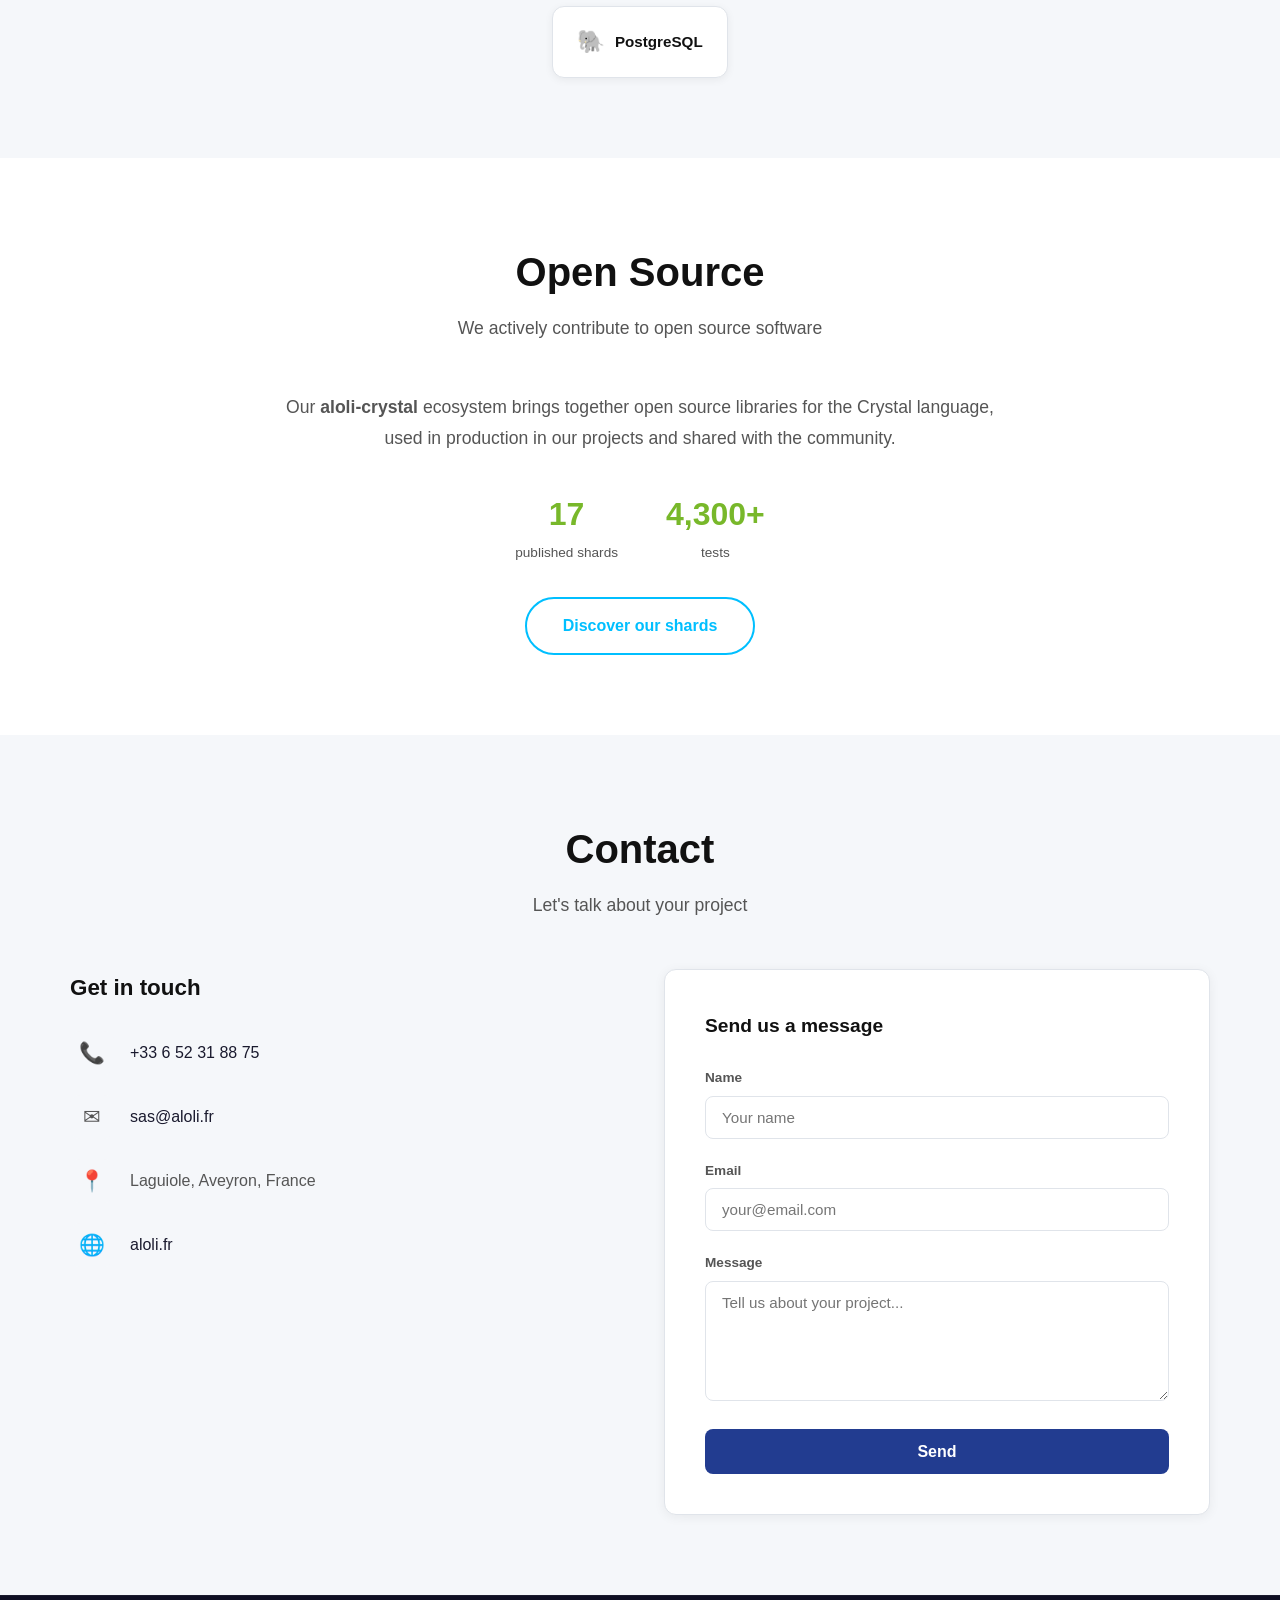
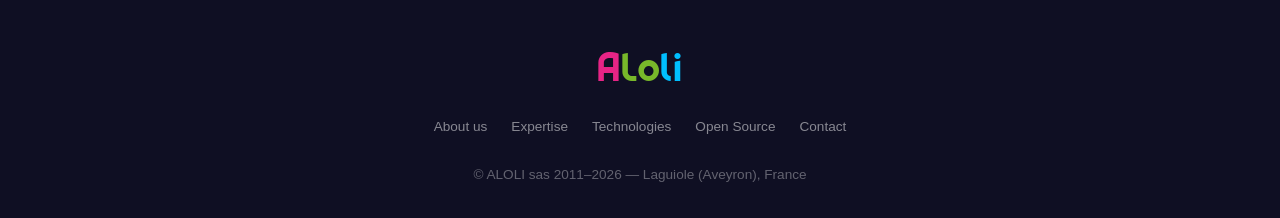
==== commit c262ad84: "Corriger l'adresse email : sas@aloli.fr" ====
--- a/en/index.html
+++ b/en/index.html
@@ -221,7 +221,7 @@
         </div>
         <div class="contact-item">
           <div class="contact-item-icon">&#x2709;</div>
-          <div><a href="mailto:philippe@aloli.fr">philippe@aloli.fr</a></div>
+          <div><a href="mailto:sas@aloli.fr">sas@aloli.fr</a></div>
         </div>
         <div class="contact-item">
           <div class="contact-item-icon">&#x1F4CD;</div>
